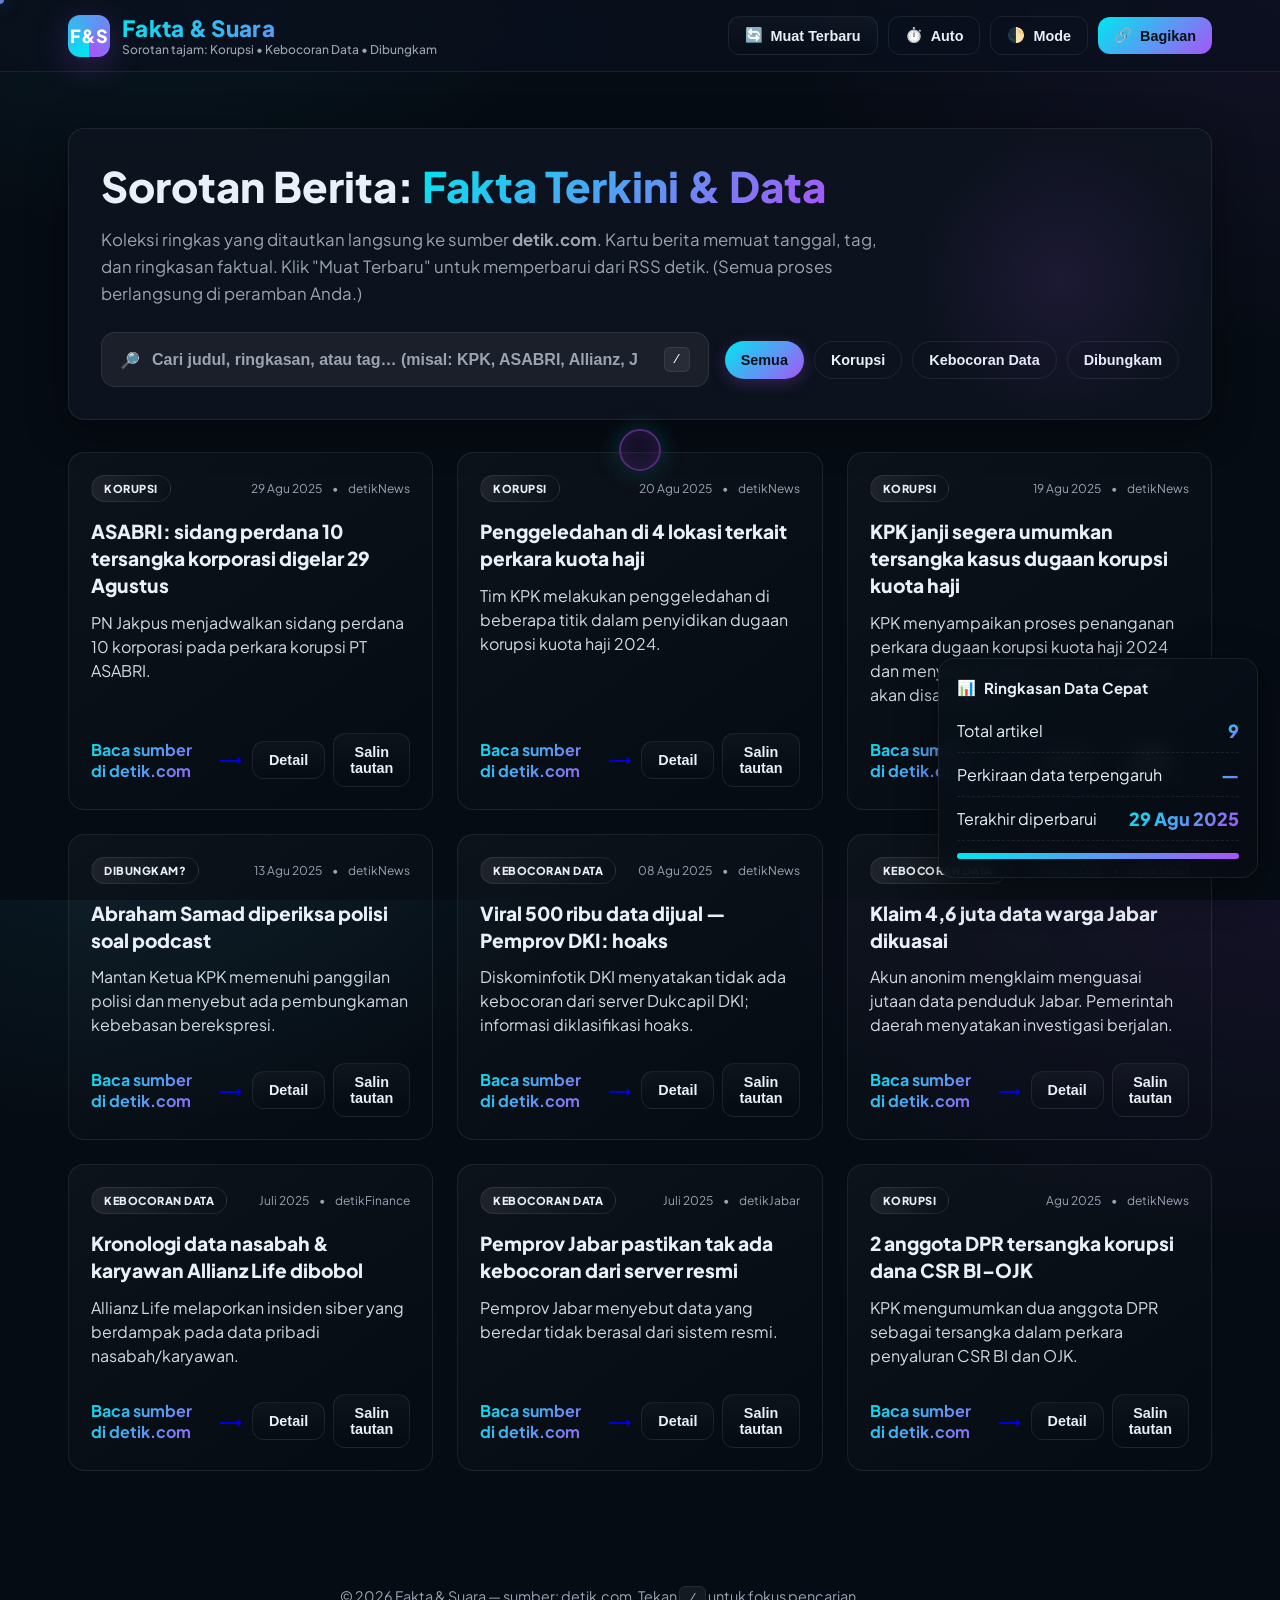
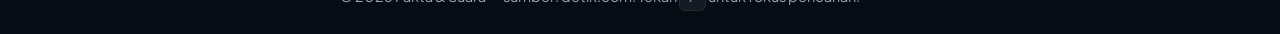
==== dashboard/index.html @ 4dc1f981 "Create index.html" ====
<!doctype html>
<html lang="id" data-theme="dark">
<head>
  <meta charset="utf-8" />
  <meta name="viewport" content="width=device-width,initial-scale=1" />
  <title>Fakta & Suara — Sorotan: Korupsi, Kebocoran Data, Dibungkam</title>
  <meta name="description" content="Kumpulan sorotan faktual dari detik.com tentang korupsi, kebocoran data, dan kebebasan bersuara—dengan filter, pencarian, dan pembaruan RSS sekali klik."/>
  <link rel="preconnect" href="https://fonts.gstatic.com" crossorigin>
  <link href="https://fonts.googleapis.com/css2?family=Plus+Jakarta+Sans:wght@300;400;500;600;700;800&display=swap" rel="stylesheet">
  <link rel="icon" href="data:image/svg+xml,%3Csvg xmlns='http://www.w3.org/2000/svg' viewBox='0 0 128 128'%3E%3Cdefs%3E%3ClinearGradient id='g' x1='0' y1='0' x2='1' y2='1'%3E%3Cstop stop-color='%2300e7f0'/%3E%3Cstop stop-color='%23a855f7' offset='1'/%3E%3C/linearGradient%3E%3C/defs%3E%3Crect rx='28' ry='28' width='128' height='128' fill='url(%23g)'/%3E%3Cpath d='M28 78c22-10 36-36 60-44 6-2 12 2 11 9-3 22-27 45-50 53-9 3-18-4-21-12z' fill='white' opacity='.9'/%3E%3C/svg%3E">
  <style>
    :root {
      --bg: #060c14;
      --card: #0e1420cc;
      --text: #eaf0f7;
      --muted: #9aa4b2;
      --glass: rgba(255, 255, 255, 0.06);
      --accent1: #00e7f0;
      --accent2: #a855f7;
      --accent3: #22d3ee;
      --ok: #10b981;
      --warn: #f59e0b;
      --danger: #ef4444;
      --stroke: rgba(255, 255, 255, 0.08);
      --transition: all 0.3s ease;
      --radius: 16px;
      --shadow: 0 10px 40px rgba(0, 0, 0, 0.4);
    }

    :root[data-theme="light"] {
      --bg: #f6f8fc;
      --card: #ffffff;
      --text: #0c1220;
      --muted: #5b6678;
      --glass: rgba(12, 18, 32, 0.05);
      --stroke: rgba(0, 0, 0, 0.08);
      --shadow: 0 10px 40px rgba(0, 0, 0, 0.1);
    }

    * {
      box-sizing: border-box;
      margin: 0;
      padding: 0;
    }

    html, body {
      height: 100%;
      margin: 0;
      font-family: "Plus Jakarta Sans", system-ui, Segoe UI, Roboto, Arial, sans-serif;
      background: 
        radial-gradient(1200px 800px at 10% -10%, rgba(34, 211, 238, 0.08), transparent 40%),
        radial-gradient(1000px 700px at 100% 0, rgba(168, 85, 247, 0.08), transparent 50%),
        var(--bg);
      color: var(--text);
      -webkit-font-smoothing: antialiased;
      scroll-behavior: smooth;
    }

    .container {
      max-width: 1200px;
      margin: 0 auto;
      padding: 28px;
    }

    /* NAV */
    .nav {
      position: sticky;
      top: 0;
      z-index: 100;
      backdrop-filter: saturate(1.5) blur(12px);
      background: linear-gradient(to right, rgba(10, 16, 28, 0.85), rgba(10, 16, 28, 0.7));
      border-bottom: 1px solid var(--stroke);
      transition: var(--transition);
    }

    :root[data-theme="light"] .nav {
      background: linear-gradient(to right, #ffffffeb, #ffffffd1);
    }

    .nav-inner {
      display: flex;
      gap: 16px;
      align-items: center;
      justify-content: space-between;
      padding: 14px 28px;
    }

    .brand {
      display: flex;
      align-items: center;
      gap: 12px;
      transition: var(--transition);
    }

    .logo {
      width: 42px;
      height: 42px;
      border-radius: 12px;
      background: conic-gradient(from 180deg at 50% 50%, var(--accent1), var(--accent2));
      box-shadow: 0 8px 32px rgba(168, 85, 247, 0.25);
      display: flex;
      align-items: center;
      justify-content: center;
      color: white;
      font-weight: 800;
      font-size: 18px;
    }

    .title {
      font-weight: 800;
      letter-spacing: .3px;
      font-size: 1.4rem;
      background: linear-gradient(135deg, var(--accent1), var(--accent2));
      -webkit-background-clip: text;
      background-clip: text;
      color: transparent;
    }

    .subtitle {
      font-size: 12px;
      color: var(--muted);
      font-weight: 500;
    }

    .actions {
      display: flex;
      gap: 10px;
      align-items: center;
    }

    .btn {
      border: 1px solid var(--stroke);
      background: linear-gradient(180deg, rgba(255, 255, 255, 0.03), transparent);
      color: var(--text);
      padding: 10px 16px;
      border-radius: 12px;
      font-weight: 600;
      display: inline-flex;
      gap: 8px;
      align-items: center;
      cursor: pointer;
      transition: var(--transition);
      font-size: 0.9rem;
    }

    .btn:hover {
      transform: translateY(-2px);
      box-shadow: var(--shadow);
      background: linear-gradient(180deg, rgba(255, 255, 255, 0.08), transparent);
    }

    .btn.primary {
      background: linear-gradient(135deg, var(--accent1), var(--accent2));
      border: none;
      color: #061017;
      font-weight: 700;
    }

    .btn.primary:hover {
      box-shadow: 0 8px 30px rgba(168, 85, 247, 0.3);
    }

    .btn.ghost {
      background: transparent;
      border: 1px solid var(--stroke);
    }

    .btn[disabled] {
      opacity: .6;
      cursor: progress;
    }

    /* HERO */
    .hero {
      margin-top: 28px;
      border-radius: var(--radius);
      padding: 32px;
      position: relative;
      overflow: hidden;
      background: linear-gradient(145deg, var(--card), var(--card));
      border: 1px solid var(--stroke);
      box-shadow: var(--shadow);
    }

    .hero::before {
      content: '';
      position: absolute;
      top: 0;
      right: 0;
      width: 300px;
      height: 300px;
      background: radial-gradient(circle, rgba(168, 85, 247, 0.1) 0%, transparent 70%);
      pointer-events: none;
    }

    :root[data-theme="light"] .hero {
      box-shadow: 0 16px 36px rgba(10, 10, 10, 0.08);
    }

    .hero h1 {
      margin: 0;
      font-size: clamp(28px, 4vw, 42px);
      line-height: 1.2;
      font-weight: 800;
      max-width: 800px;
    }

    .hero p {
      color: var(--muted);
      margin: 16px 0 0;
      font-size: 1.05rem;
      line-height: 1.6;
      max-width: 800px;
    }

    .toolbar {
      display: flex;
      gap: 16px;
      align-items: center;
      margin-top: 24px;
      flex-wrap: wrap;
    }

    .search {
      flex: 1 1 380px;
      display: flex;
      align-items: center;
      gap: 12px;
      padding: 14px 18px;
      border-radius: 14px;
      border: 1px solid var(--stroke);
      background: var(--glass);
      transition: var(--transition);
    }

    .search:focus-within {
      border-color: var(--accent1);
      box-shadow: 0 0 0 3px rgba(0, 231, 240, 0.15);
    }

    .search input {
      flex: 1;
      border: none;
      outline: none;
      background: transparent;
      color: var(--text);
      font-weight: 600;
      font-size: 1rem;
    }

    .search input::placeholder {
      color: var(--muted);
    }

    .pillset {
      display: flex;
      gap: 10px;
      flex-wrap: wrap;
    }

    .chip {
      padding: 10px 16px;
      border-radius: 999px;
      border: 1px solid var(--stroke);
      background: transparent;
      color: var(--text);
      cursor: pointer;
      font-weight: 600;
      font-size: 0.9rem;
      transition: var(--transition);
    }

    .chip:hover {
      transform: translateY(-2px);
      background: rgba(255, 255, 255, 0.05);
    }

    .chip.active {
      background: linear-gradient(135deg, var(--accent1), var(--accent2));
      color: #071018;
      border: none;
      box-shadow: 0 4px 15px rgba(168, 85, 247, 0.25);
    }

    /* GRID */
    .grid {
      display: grid;
      grid-template-columns: repeat(auto-fill, minmax(340px, 1fr));
      gap: 24px;
      margin-top: 32px;
    }

    .card {
      padding: 22px;
      border-radius: var(--radius);
      background: linear-gradient(145deg, rgba(255, 255, 255, 0.03), transparent);
      border: 1px solid var(--stroke);
      position: relative;
      overflow: hidden;
      transition: var(--transition);
      display: flex;
      flex-direction: column;
      height: 100%;
    }

    .card::after {
      content: "";
      position: absolute;
      inset: -1px;
      border-radius: var(--radius);
      padding: 1px;
      background: conic-gradient(from 0deg at 80% -10%, rgba(255, 255, 255, 0.08), transparent 15%, rgba(255, 255, 255, 0.06));
      -webkit-mask: linear-gradient(#000 0 0) content-box, linear-gradient(#000 0 0);
      -webkit-mask-composite: xor;
      mask-composite: exclude;
      pointer-events: none;
    }

    .card:hover {
      transform: translateY(-5px);
      box-shadow: var(--shadow);
      border-color: rgba(255, 255, 255, 0.12);
    }

    .card-head {
      display: flex;
      align-items: center;
      justify-content: space-between;
      gap: 8px;
      margin-bottom: 16px;
    }

    .badge {
      font-size: 11px;
      padding: 6px 12px;
      border-radius: 999px;
      background: linear-gradient(90deg, rgba(255, 255, 255, 0.08), transparent);
      border: 1px solid var(--stroke);
      font-weight: 800;
      text-transform: uppercase;
      letter-spacing: 0.5px;
    }

    .meta {
      font-size: 12px;
      color: var(--muted);
      display: flex;
      gap: 10px;
      align-items: center;
      white-space: nowrap;
      overflow: hidden;
      text-overflow: ellipsis;
    }

    .headline {
      font-weight: 800;
      margin: 0 0 12px;
      font-size: 1.2rem;
      line-height: 1.4;
    }

    .desc {
      color: var(--text);
      opacity: 0.9;
      margin: 0 0 16px;
      line-height: 1.5;
      flex-grow: 1;
    }

    .link {
      display: inline-flex;
      gap: 10px;
      align-items: center;
      text-decoration: none;
      font-weight: 700;
      transition: var(--transition);
    }

    .link span {
      background: linear-gradient(135deg, var(--accent1), var(--accent2));
      -webkit-background-clip: text;
      background-clip: text;
      color: transparent;
    }

    .link:hover {
      transform: translateX(4px);
    }

    /* DETAILS */
    .details {
      border-top: 1px dashed var(--stroke);
      padding-top: 16px;
      margin-top: 16px;
      font-size: 13px;
      color: var(--muted);
      display: none;
    }

    .details.visible {
      display: block;
      animation: fadeIn 0.3s ease;
    }

    .facts {
      display: flex;
      flex-direction: column;
      gap: 8px;
    }

    .fact {
      display: flex;
      gap: 8px;
      align-items: flex-start;
    }

    .fact b {
      min-width: 110px;
      font-weight: 700;
      color: var(--text);
    }

    /* DIGITAL PANEL */
    .digital-panel {
      position: fixed;
      right: 22px;
      bottom: 22px;
      z-index: 30;
      width: 320px;
      border-radius: var(--radius);
      padding: 18px;
      background: linear-gradient(145deg, rgba(8, 16, 24, 0.95), rgba(8, 12, 20, 0.85));
      border: 1px solid var(--stroke);
      box-shadow: var(--shadow);
      backdrop-filter: blur(10px);
      transition: var(--transition);
    }

    :root[data-theme="light"] .digital-panel {
      background: linear-gradient(145deg, #ffffff, #ffffffe6);
    }

    .digital-panel h4 {
      margin: 0 0 12px;
      font-size: 15px;
      font-weight: 700;
      display: flex;
      align-items: center;
      gap: 8px;
    }

    .digital-panel h4::before {
      content: "📊";
    }

    .stat {
      display: flex;
      justify-content: space-between;
      align-items: center;
      padding: 10px 0;
      border-bottom: 1px dashed var(--stroke);
    }

    .stat:last-child {
      border-bottom: 0;
    }

    .stat .num {
      font-weight: 900;
      font-size: 18px;
      background: linear-gradient(135deg, var(--accent1), var(--accent2));
      -webkit-background-clip: text;
      background-clip: text;
      color: transparent;
    }

    .stream {
      height: 6px;
      border-radius: 999px;
      background: linear-gradient(90deg, var(--accent1), var(--accent2));
      overflow: hidden;
      margin-top: 12px;
      position: relative;
    }

    .stream::after {
      content: "";
      position: absolute;
      inset: 0;
      background: linear-gradient(90deg, transparent, rgba(255, 255, 255, 0.45), transparent);
      transform: translateX(-100%);
      animation: flow 2.6s linear infinite;
    }

    @keyframes flow {
      to {
        transform: translateX(100%);
      }
    }

    /* EMPTY + FOOTER */
    .empty {
      opacity: .8;
      border: 1px dashed var(--stroke);
      padding: 40px 26px;
      border-radius: var(--radius);
      text-align: center;
      grid-column: 1 / -1;
      display: flex;
      flex-direction: column;
      align-items: center;
      gap: 16px;
    }

    .empty::before {
      content: "🔍";
      font-size: 2rem;
    }

    .footer {
      margin: 60px 0 20px;
      color: var(--muted);
      text-align: center;
      font-size: 0.9rem;
    }

    .kbd {
      font-family: ui-monospace, SFMono-Regular, Menlo, Consolas, monospace;
      border: 1px solid var(--stroke);
      padding: 4px 8px;
      border-radius: 6px;
      background: var(--glass);
      font-size: 0.85rem;
    }

    .chip[aria-pressed="true"] {
      outline: 2px solid rgba(0, 0, 0, 0.06);
    }

    /* SKELETON */
    .skeleton {
      border-radius: var(--radius);
      background: linear-gradient(90deg, rgba(255, 255, 255, .06), rgba(255, 255, 255, .12), rgba(255, 255, 255, .06));
      background-size: 200% 100%;
      animation: sk 1.2s linear infinite;
      min-height: 180px;
      border: 1px solid var(--stroke);
    }

    @keyframes sk {
      0% {
        background-position: 0 0;
      }
      100% {
        background-position: -200% 0;
      }
    }

    /* Cursor FX */
    .cursor-dot, .cursor-ring {
      position: fixed;
      left: 0;
      top: 0;
      pointer-events: none;
      z-index: 9999;
      mix-blend-mode: difference;
      transition: transform 0.1s ease;
    }

    .cursor-dot {
      width: 8px;
      height: 8px;
      border-radius: 50%;
      background: radial-gradient(circle at 30% 30%, var(--accent3), var(--accent2));
      box-shadow: 0 0 18px rgba(34, 211, 238, 0.5);
      transform: translate(-50%, -50%);
    }

    .cursor-ring {
      width: 42px;
      height: 42px;
      border-radius: 50%;
      border: 2px solid rgba(168, 85, 247, 0.5);
      box-shadow: 0 0 30px rgba(168, 85, 247, 0.25) inset, 0 0 26px rgba(34, 211, 238, 0.25);
      transform: translate(-50%, -50%);
      transition: width 0.3s ease, height 0.3s ease;
    }

    @media (hover: none) {
      .cursor-dot, .cursor-ring {
        display: none;
      }
    }

    /* Animations */
    @keyframes fadeIn {
      from {
        opacity: 0;
        transform: translateY(10px);
      }
      to {
        opacity: 1;
        transform: translateY(0);
      }
    }

    @keyframes pulse {
      0% {
        transform: scale(1);
      }
      50% {
        transform: scale(1.05);
      }
      100% {
        transform: scale(1);
      }
    }

    /* Toast */
    #toast {
      position: fixed;
      right: 20px;
      bottom: 22px;
      background: #0d1117cc;
      color: #fff;
      padding: 12px 16px;
      border-radius: 10px;
      border: 1px solid rgba(255, 255, 255, 0.1);
      box-shadow: var(--shadow);
      opacity: 0;
      transform: translateY(8px);
      transition: all 0.3s ease;
      z-index: 1000;
      backdrop-filter: blur(10px);
      max-width: 300px;
    }

    /* Loading bar */
    .loading-bar {
      position: fixed;
      top: 0;
      left: 0;
      width: 0%;
      height: 3px;
      background: linear-gradient(90deg, var(--accent1), var(--accent2));
      z-index: 999;
      transition: width 0.4s ease;
    }

    /* Scroll to top */
    .scroll-top {
      position: fixed;
      bottom: 80px;
      right: 22px;
      width: 50px;
      height: 50px;
      border-radius: 50%;
      background: linear-gradient(135deg, var(--accent1), var(--accent2));
      color: #061017;
      display: flex;
      align-items: center;
      justify-content: center;
      cursor: pointer;
      opacity: 0;
      visibility: hidden;
      transform: translateY(20px);
      transition: all 0.3s ease;
      box-shadow: 0 5px 20px rgba(168, 85, 247, 0.3);
      z-index: 90;
      border: none;
    }

    .scroll-top.visible {
      opacity: 1;
      visibility: visible;
      transform: translateY(0);
    }

    .scroll-top:hover {
      transform: translateY(-5px);
      box-shadow: 0 8px 25px rgba(168, 85, 247, 0.4);
    }

    /* small screens tweak */
    @media (max-width: 880px) {
      .digital-panel {
        position: static;
        margin-top: 24px;
        width: auto;
      }
      
      .container {
        padding: 18px;
      }
      
      .nav-inner {
        padding: 12px 18px;
      }
      
      .hero {
        padding: 24px;
      }
      
      .grid {
        grid-template-columns: 1fr;
      }
      
      .actions span {
        display: none;
      }
      
      .btn {
        padding: 10px;
      }
      
      .scroll-top {
        bottom: 100px;
        right: 18px;
      }
    }

    /* Dark mode transition */
    html {
      transition: background-color 0.3s ease, color 0.3s ease;
    }
  </style>
</head>
<body>
  <div class="loading-bar" id="loadingBar"></div>
  <div class="cursor-dot" id="cDot" aria-hidden="true"></div>
  <div class="cursor-ring" id="cRing" aria-hidden="true"></div>
  <button class="scroll-top" id="scrollTop" aria-label="Scroll to top">↑</button>

  <header class="nav">
    <div class="nav-inner container">
      <div class="brand">
        <div class="logo">F&S</div>
        <div>
          <div class="title">Fakta & Suara</div>
          <div class="subtitle">Sorotan tajam: Korupsi • Kebocoran Data • Dibungkam</div>
        </div>
      </div>
      <div class="actions">
        <button id="refreshBtn" class="btn" title="Muat dari RSS">🔄 <span>Muat Terbaru</span></button>
        <button id="autoBtn" class="btn ghost" title="Auto-refresh">⏱️ <span>Auto</span></button>
        <button id="themeToggle" class="btn ghost" title="Toggle tema">🌓 <span>Mode</span></button>
        <button id="shareBtn" class="btn primary" title="Bagikan">🔗 <span>Bagikan</span></button>
      </div>
    </div>
  </header>

  <main class="container">
    <section class="hero" aria-labelledby="hero-heading">
      <h1 id="hero-heading">Sorotan Berita: <span style="background:linear-gradient(135deg,var(--accent1),var(--accent2));-webkit-background-clip:text;background-clip:text;color:transparent">Fakta Terkini & Data</span></h1>
      <p>Koleksi ringkas yang ditautkan langsung ke sumber <strong>detik.com</strong>. Kartu berita memuat tanggal, tag, dan ringkasan faktual. Klik "Muat Terbaru" untuk memperbarui dari RSS detik. (Semua proses berlangsung di peramban Anda.)</p>
      <div class="toolbar">
        <label class="search" for="q">
          <span>🔎</span>
          <input id="q" type="search" placeholder="Cari judul, ringkasan, atau tag… (misal: KPK, ASABRI, Allianz, Jabar)" autocomplete="off" aria-label="Cari">
          <kbd class="kbd">/</kbd>
        </label>
        <div class="pillset" role="tablist" aria-label="Filter kategori">
          <button class="chip active" data-filter="all" role="tab" aria-selected="true">Semua</button>
          <button class="chip" data-filter="korupsi" role="tab">Korupsi</button>
          <button class="chip" data-filter="kebocoran-data" role="tab">Kebocoran Data</button>
          <button class="chip" data-filter="kebebasan-bersuara" role="tab">Dibungkam</button>
        </div>
      </div>
    </section>

    <section id="grid" class="grid" aria-live="polite"></section>
    <div id="empty" class="empty" style="display:none">
      Tidak ada hasil. Coba kata kunci lain atau reset filter.
      <button class="btn ghost" onclick="document.querySelector('.chip[data-filter=\'all\']').click(); document.getElementById('q').value = '';">Reset Pencarian</button>
    </div>
  </main>

  <footer class="footer container">
    © <span id="y"></span> Fakta & Suara — sumber: detik.com. Tekan <span class="kbd">/</span> untuk fokus pencarian.
  </footer>

  <!-- panel ringkasan -->
  <aside class="digital-panel" role="complementary" aria-label="Ringkasan data">
    <h4>Ringkasan Data Cepat</h4>
    <div class="stat"><div>Total artikel</div><div id="stat-articles" class="num">0</div></div>
    <div class="stat"><div>Perkiraan data terpengaruh</div><div id="stat-affected" class="num">—</div></div>
    <div class="stat"><div>Terakhir diperbarui</div><div id="stat-updated" class="num">—</div></div>
    <div class="stream" aria-hidden="true"></div>
  </aside>

  <div id="toast" role="status" aria-live="polite"></div>

  <script>
  (function(){
    // ====== STATE & ELEMENTS ======
    const $grid = document.getElementById('grid');
    const $empty = document.getElementById('empty');
    const $q = document.getElementById('q');
    const $chips = Array.from(document.querySelectorAll('.chip'));
    const toast = document.getElementById('toast');
    const loadingBar = document.getElementById('loadingBar');
    const scrollTopBtn = document.getElementById('scrollTop');
    const y = document.getElementById('y'); y.textContent = new Date().getFullYear();
    const root = document.documentElement;
    const THEME_KEY = 'fv-theme';
    const CACHE_KEY = 'fv-cache-v3';
    const AUTO_KEY = 'fv-auto';

    // Respect saved theme, fallback to html[data-theme] if present
    const savedTheme = localStorage.getItem(THEME_KEY);
    if(savedTheme) root.setAttribute('data-theme', savedTheme);

    // ====== SEED: Artikel awal (faktual, tersambung ke detik) ======
    let articles = [
      { id:"kpk-haji-tersangka", category:"korupsi", badge:"KORUPSI", title:"KPK janji segera umumkan tersangka kasus dugaan korupsi kuota haji", date:"19 Agu 2025", source:"detikNews", url:"https://news.detik.com/berita/d-8069355/kpk-janji-segera-umumkan-tersangka-kasus-korupsi-kuota-haji", summary:"KPK menyampaikan proses penanganan perkara dugaan korupsi kuota haji 2024 dan menyebut pengumuman tersangka akan disampaikan.", tag:["KPK","Haji","Kemenag"] },
      { id:"kpk-geledah-haji", category:"korupsi", badge:"KORUPSI", title:"Penggeledahan di 4 lokasi terkait perkara kuota haji", date:"20 Agu 2025", source:"detikNews", url:"https://news.detik.com/berita/d-8070168/kpk-geledah-4-locati-terkait-kasus-korupsi-kuota-haji", summary:"Tim KPK melakukan penggeledahan di beberapa titik dalam penyidikan dugaan korupsi kuota haji 2024.", tag:["KPK","Penggeledahan"] },
      { id:"asabri-10-korporasi", category:"korupsi", badge:"KORUPSI", title:"ASABRI: sidang perdana 10 tersangka korporasi digelar 29 Agustus", date:"29 Agu 2025", source:"detikNews", url:"https://news.detik.com/berita/d-8074089/sidang-perdana-10-tersangka-korporasi-kasus-korupsi-asabri-digelar-29-agustus", summary:"PN Jakpus menjadwalkan sidang perdana 10 korporasi pada perkara korupsi PT ASABRI.", tag:["ASABRI","Pengadilan"] },
      { id:"csr-bi-ojk-dpr", category:"korupsi", badge:"KORUPSI", title:"2 anggota DPR tersangka korupsi dana CSR BI–OJK", date:"Agu 2025", source:"detikNews", url:"https://news.detik.com/berita/d-8071259/2-anggota-dpr-tersangka-korupsi-csr-bi-ojk-belum-ditahan-ini-kata-kpk", summary:"KPK mengumumkan dua anggota DPR sebagai tersangka dalam perkara penyaluran CSR BI dan OJK.", tag:["DPR","CSR","KPK"] },
      { id:"allianz-life-breach", category:"kebocoran-data", badge:"KEBOCORAN DATA", title:"Kronologi data nasabah & karyawan Allianz Life dibobol", date:"Juli 2025", source:"detikFinance", url:"https://finance.detik.com/berita-ekonomi-bisnis/d-8035975/kronologi-data-nasabah-karyawan-allianz-life-dibobol", summary:"Allianz Life melaporkan insiden siber yang berdampak pada data pribadi nasabah/karyawan.", tag:["Allianz","Siber","Privasi"] },
      { id:"jabar-46juta-klaim", category:"kebocoran-data", badge:"KEBOCORAN DATA", title:"Klaim 4,6 juta data warga Jabar dikuasai", date:"10 Jul 2025", source:"detikJabar", url:"https://www.detik.com/jabar/berita/d-8031297/hacker-klaim-kuasai-data-pribadi-4-6-juta-warga-jawa-barat", summary:"Akun anonim mengklaim menguasai jutaan data penduduk Jabar. Pemerintah daerah menyatakan investigasi berjalan.", tag:["Jawa Barat","Klaim","Dark Web"] },
      { id:"jabar-penjelasan-tak-bocor", category:"kebocoran-data", badge:"KEBOCORAN DATA", title:"Pemprov Jabar pastikan tak ada kebocoran dari server resmi", date:"Juli 2025", source:"detikJabar", url:"https://www.detik.com/jabar/berita/d-8032736/pemprov-jabar-pastikan-tak-ada-kebocoran-data", summary:"Pemprov Jabar menyebut data yang beredar tidak berasal dari sistem resmi.", tag:["Klarifikasi","Pemerintah Daerah"] },
      { id:"jakarta-hoaks-500rb", category:"kebocoran-data", badge:"KEBOCORAN DATA", title:"Viral 500 ribu data dijual — Pemprov DKI: hoaks", date:"08 Agu 2025", source:"detikNews", url:"https://news.detik.com/berita/d-8051569/viral-500-ribu-data-warga-disebut-dicuri-dan-dijual-pemprov-jakarta-hoax", summary:"Diskominfotik DKI menyatakan tidak ada kebocoran dari server Dukcapil DKI; informasi diklasifikasi hoaks.", tag:["DKI Jakarta","Hoaks","Dukcapil"] },
      { id:"abraham-samad-podcast", category:"kebebasan-bersuara", badge:"DIBUNGKAM?", title:"Abraham Samad diperiksa polisi soal podcast", date:"13 Agu 2025", source:"detikNews", url:"https://news.detik.com/berita/d-8058611/diperiksa-polisi-soal-ijazah-jokowi-abraham-samad-ungkap-gegara-podcast", summary:"Mantan Ketua KPK memenuhi panggilan polisi dan menyebut ada pembungkaman kebebasan berekspresi.", tag:["Kebebasan Bersuara","Hukum"] }
    ];

    // ====== UTIL ======
    const MONTHS_ID = {
      jan:0,feb:1,mar:2,apr:3,mei:4,jun:5,jul:6,juli:6,agu:7,agustus:7,sep:8,okt:9,nov:10,des:11
    };
    
    function parseIndoDate(s){
      if(!s) return new Date(0);
      // Accept formats: "DD Mon YYYY" or "Mon YYYY" or "YYYY-MM-DD"
      s = s.trim();
      // ISO fallback
      const iso = new Date(s);
      if(!isNaN(iso)) return iso;
      const parts = s.split(/\s+/);
      if(parts.length===3){
        const d = parseInt(parts[0].replace(/[^0-9]/g,''),10);
        const m = (parts[1]||'').toLowerCase().replace('.', '').slice(0,4);
        const y = parseInt(parts[2].replace(/[^0-9]/g,''),10);
        return new Date(y, MONTHS_ID[m] ?? 0, d);
      }
      if(parts.length===2){
        const m = parts[0].toLowerCase().slice(0,4);
        const y = parseInt(parts[1].replace(/[^0-9]/g,''),10);
        return new Date(y, MONTHS_ID[m] ?? 0, 1);
      }
      return new Date(0);
    }
    
    function escapeHTML(s){ return (s||'').replace(/[&<>"']/g, m => ({'&':'&amp;','<':'&lt;','>':'&gt;','"':'&quot;',"'":'&#039;'}[m])); }
    
    function showToast(msg){ 
      toast.textContent = msg; 
      toast.style.opacity = '1'; 
      toast.style.transform = 'translateY(0)'; 
      clearTimeout(showToast._t); 
      showToast._t = setTimeout(()=>{ 
        toast.style.opacity='0'; 
        toast.style.transform='translateY(8px)'; 
      }, 3000); 
    }
    
    function showLoading(show) {
      if (show) {
        loadingBar.style.width = '30%';
        setTimeout(() => { loadingBar.style.width = '70%'; }, 300);
      } else {
        loadingBar.style.width = '100%';
        setTimeout(() => { loadingBar.style.width = '0%'; }, 300);
      }
    }
    
    function extractAffected(text){
      const norm = (text||'').toLowerCase(); let total=0; let any=false;
      const mJ = norm.match(/([0-9]+(?:[\.,][0-9]+)?)\s*juta/);
      if(mJ){ total += Math.round(parseFloat(mJ[1].replace(',','.'))*1_000_000); any=true; }
      const mR = norm.match(/([0-9]+(?:[\.,][0-9]+)?)\s*ribu/);
      if(mR){ total += Math.round(parseFloat(mR[1].replace(',','.'))*1_000); any=true; }
      return any? total: null;
    }
    
    function toId(str){ return (str||'').toLowerCase().replace(/[^a-z0-9]+/g,'-').slice(0,64); }

    // ====== RENDER ======
    function summarizeFacts(a){
      const parts = [];
      if(a.tag?.length) parts.push('Topik: '+a.tag.join(', '));
      if(a.summary) parts.push(a.summary);
      return parts.join(' — ');
    }
    
    function cardSkeleton(n=6){
      $grid.innerHTML = '';
      for(let i=0;i<n;i++){
        const sk = document.createElement('div');
        sk.className = 'card skeleton';
        sk.style.minHeight = '180px';
        $grid.appendChild(sk);
      }
    }
    
    function render(list){
      $grid.innerHTML = '';
      if(!list.length){ $empty.style.display='block'; return; }
      $empty.style.display='none';
      list.sort((a,b)=> parseIndoDate(b.date)-parseIndoDate(a.date));
      
      for(const a of list){
        const affected = extractAffected(a.summary);
        const el = document.createElement('article');
        el.className = 'card';
        el.setAttribute('data-category', a.category);
        el.setAttribute('tabindex','0');
        el.innerHTML = `
          <div class="card-head">
            <span class="badge">${escapeHTML(a.badge||a.category||'')}</span>
            <div class="meta"><span>${escapeHTML(a.date||'')}</span> <span aria-hidden="true">•</span> <span>${escapeHTML(a.source||'detik')}</span></div>
          </div>
          <h3 class="headline">${escapeHTML(a.title)}</h3>
          <p class="desc">${escapeHTML(a.summary||'')}</p>
          <div class="details" id="det-${a.id}">
            <div class="facts">
              <div class="fact"><b>Sumber</b><div>${escapeHTML(a.source||'detik')} — <a href="${a.url}" target="_blank" rel="noopener noreferrer">Lihat artikel</a></div></div>
              <div class="fact"><b>Tanggal</b><div>${escapeHTML(a.date||'')}</div></div>
              <div class="fact"><b>Tag</b><div>${(a.tag||[]).map(t=>`<span style="padding:4px 8px;border-radius:999px;border:1px solid var(--stroke);margin-right:6px;font-weight:800;display:inline-block">${escapeHTML(t)}</span>`).join('')}</div></div>
              ${affected? `<div class="fact"><b>Estimasi terdampak</b><div>${new Intl.NumberFormat('id-ID').format(affected)} entri (berdasarkan teks laporan)</div></div>`:''}
              <div class="fact"><b>Ringkasan fakta</b><div class="muted">${escapeHTML(summarizeFacts(a))}</div></div>
            </div>
          </div>
          <div style="margin-top:10px;display:flex;gap:10px;align-items:center;justify-content:space-between">
            <a class="link" href="${a.url}" target="_blank" rel="noopener noreferrer"><span>Baca sumber di detik.com</span> ⟶</a>
            <div style="display:flex;gap:8px;align-items:center">
              <button class="btn" data-action="toggle" data-target="det-${a.id}">Detail</button>
              <button class="btn" data-action="copy" data-url="${a.url}">Salin tautan</button>
            </div>
          </div>
        `;
        $grid.appendChild(el);
      }

      // event binding
      document.querySelectorAll('[data-action="toggle"]').forEach(btn => {
        btn.onclick = () => {
          const d = document.getElementById(btn.dataset.target); 
          if(d) d.classList.toggle('visible');
        };
      });
      
      document.querySelectorAll('[data-action="copy"]').forEach(btn => btn.onclick = async () => {
        try{ 
          await navigator.clipboard.writeText(btn.dataset.url); 
          showToast('Tautan disalin'); 
        }catch(e){ 
          showToast('Gagal menyalin'); 
        }
      });
    }

    // ====== FILTER & SEARCH ======
    let currentFilter = 'all';
    
    function apply(){
      const q = ($q.value||'').trim().toLowerCase();
      const filtered = articles.filter(a => {
        const byCat = currentFilter==='all' || a.category===currentFilter;
        if(!byCat) return false;
        if(!q) return true;
        return (a.title+' '+(a.summary||'')+' '+(a.tag||[]).join(' ')).toLowerCase().includes(q);
      });
      render(filtered); 
      updateStats(filtered);
    }
    
    $chips.forEach(ch => ch.addEventListener('click', () => {
      $chips.forEach(c => { 
        c.classList.remove('active'); 
        c.setAttribute('aria-selected','false'); 
      });
      ch.classList.add('active'); 
      ch.setAttribute('aria-selected','true');
      currentFilter = ch.dataset.filter; 
      apply();
    }));
    
    $q.addEventListener('input', apply);
    
    window.addEventListener('keydown', e => { 
      if(e.key==='/' && document.activeElement!==$q){ 
        e.preventDefault(); 
        $q.focus(); 
      } 
    });

    // ====== STATS ======
    const statArticles = document.getElementById('stat-articles');
    const statAffected = document.getElementById('stat-affected');
    const statUpdated = document.getElementById('stat-updated');
    
    function updateStats(list){
      const all = list && list.length ? list : articles;
      statArticles.textContent = all.length;
      let total = 0, any=false;
      for(const a of all){ 
        const v=extractAffected(a.summary); 
        if(v){ total+=v; any=true; } 
      }
      statAffected.textContent = any ? new Intl.NumberFormat('id-ID').format(total) : '—';
      const latest = all.slice().sort((a,b)=> parseIndoDate(b.date)-parseIndoDate(a.date))[0];
      statUpdated.textContent = latest ? (latest.date||'—') : '—';
    }

    // ====== THEME & SHARE ======
    document.getElementById('themeToggle').onclick = () => {
      const cur = root.getAttribute('data-theme') || 'dark';
      const next = cur==='light' ? 'dark' : 'light';
      root.setAttribute('data-theme', next); 
      localStorage.setItem(THEME_KEY, next);
      showToast(`Mode ${next === 'light' ? 'terang' : 'gelap'}`);
    };
    
    document.getElementById('shareBtn').onclick = async () => {
      const payload = {title: document.title, text: 'Sorotan berita dari detik.com', url: location.href};
      try{ 
        if(navigator.share) {
          await navigator.share(payload); 
        } else { 
          await navigator.clipboard.writeText(payload.url); 
          showToast('Tautan disalin'); 
        }
      } catch(e) { 
        showToast('Gagal membagikan'); 
      }
    };

    // ====== FEED (RSS detik via proxy baca-aman) ======
    const FEEDS = [
      {url:"https://r.jina.ai/http://rss.detik.com/index.php/detikcom?tag_from=wp_firstnav", source:"detikcom"},
      {url:"https://r.jina.ai/http://rss.detik.com/index.php/detiknews", source:"detikNews"},
      {url:"https://r.jina.ai/http://rss.detik.com/index.php/finance", source:"detikFinance"},
      {url:"https://r.jina.ai/http://rss.detik.com/index.php/jabar", source:"detikJabar"},
      {url:"https://r.jina.ai/http://rss.detik.com/index.php/inet", source:"detikInet"},
      {url:"https://r.jina.ai/http://rss.detik.com/index.php/berita", source:"detikNews"}
    ];

    const CAT_RULES = [
      {cat:"korupsi", badge:"KORUPSI", kws:/\b(korupsi|suap|gratifikasi|kpk|tipikor|kasus asabri|csr|mark[- ]?up|penggelapan|suap-menyuap)\b/i},
      {cat:"kebocoran-data", badge:"KEBOCORAN DATA", kws:/\b(data|kebocoran|peretasan|hacker|retas|breach|privasi|siber|phishing|ransom|ransomware)\b/i},
      {cat:"kebebasan-bersuara", badge:"DIBUNGKAM?", kws:/\b(kebebasan|pembungkaman|sensor|dilarang berbicara|kriminalisasi|uu ite|ujaran|laporan polisi karena konten)\b/i}
    ];

    function pickCategory(title, description){
      const text = `${title||''} ${description||''}`;
      for(const r of CAT_RULES){ 
        if(r.kws.test(text)) return {category:r.cat,badge:r.badge}; 
      }
      return null; // abaikan yang tidak relevan
    }
    
    function fmtDateRSS(pubDate){
      try{
        const d = new Date(pubDate);
        const months = ["Jan","Feb","Mar","Apr","Mei","Jun","Jul","Agu","Sep","Okt","Nov","Des"];
        if(isNaN(d)) return "";
        return `${String(d.getDate()).padStart(2,'0')} ${months[d.getMonth()]} ${d.getFullYear()}`;
      }catch(e){ return ""; }
    }

    async function fetchRSS(url){
      try {
        showLoading(true);
        const res = await fetch(url, {cache:'no-store'});
        const txt = await res.text();
        const doc = new DOMParser().parseFromString(txt, "text/xml");
        let items = Array.from(doc.querySelectorAll('item'));
        
        if(items.length===0){
          const docHTML = new DOMParser().parseFromString(txt, 'text/html');
          items = Array.from(docHTML.querySelectorAll('item'));
          if(items.length) return items.map(it => ({
            title: it.querySelector('title')?.textContent?.trim() || '',
            link: it.querySelector('link')?.textContent?.trim() || '',
            pubDate: it.querySelector('pubDate')?.textContent?.trim() || '',
            description: it.querySelector('description')?.textContent?.replace(/<[^>]+>/g,'')?.trim() || ''
          }));
        }
        
        return items.map(it => ({
          title: it.querySelector('title')?.textContent?.trim() || '',
          link: it.querySelector('link')?.textContent?.trim() || '',
          pubDate: it.querySelector('pubDate')?.textContent?.trim() || '',
          description: it.querySelector('description')?.textContent?.replace(/<[^>]+>/g,'')?.trim() || ''
        }));
      } finally {
        showLoading(false);
      }
    }

    function deriveTags(title, desc){
      const t = (title+' '+(desc||'')).toLowerCase();
      const tags = [];
      if(/kpk|korupsi|suap|gratifikasi|tipikor/.test(t)) tags.push('KPK');
      if(/haji|kuota/.test(t)) tags.push('Haji');
      if(/asabri/.test(t)) tags.push('ASABRI');
      if(/csr|ojk|\bbi\b|bank indonesia/.test(t)) tags.push('CSR/BI/OJK');
      if(/data|hacker|retas|siber|privasi|kebocoran|breach|ransom/.test(t)) tags.push('Siber');
      if(/jabar|bandung|jawa barat/.test(t)) tags.push('Jawa Barat');
      if(/jakarta|dki/.test(t)) tags.push('Jakarta');
      if(/kebebasan|pembungkaman|sensor|uu ite|kriminalisasi/.test(t)) tags.push('Kebebasan Bersuara');
      return [...new Set(tags)].slice(0,6);
    }

    function saveCache(){ 
      localStorage.setItem(CACHE_KEY, JSON.stringify({updated: Date.now(), articles})); 
    }
    
    function loadCache(){ 
      try{ 
        const d=JSON.parse(localStorage.getItem(CACHE_KEY)||''); 
        if(d?.articles?.length){ 
          articles = mergeArticles(articles, d.articles); 
        } 
      }catch(_){} 
    }

    function mergeArticles(a, b){
      const byUrl = new Map(a.map(x=>[x.url, x]));
      for(const it of b){ 
        if(!byUrl.has(it.url)) byUrl.set(it.url, it); 
      }
      return Array.from(byUrl.values());
    }

    async function updateFromFeeds({silent=false}={}){
      const btn = document.getElementById('refreshBtn');
      try{
        btn.disabled = true; 
        btn.querySelector('span').textContent = 'Memuat…'; 
        cardSkeleton(8);
        
        let added = 0;
        const before = new Set(articles.map(a=>a.url));
        
        for(const f of FEEDS){
          try{
            const items = await fetchRSS(f.url);
            for(const it of items){
              if(!it.link || before.has(it.link)) continue;
              
              const cat = pickCategory(it.title, it.description);
              if(!cat) continue; // hanya ambil yang relevan
              
              const dateStr = fmtDateRSS(it.pubDate);
              const tags = deriveTags(it.title, it.description);
              
              const entry = {
                id: toId(it.link),
                category: cat.category,
                badge: cat.badge,
                title: it.title,
                date: dateStr,
                source: f.source,
                url: it.link,
                summary: it.description || it.title,
                tag: tags
              };
              
              articles.push(entry);
              before.add(it.link);
              added++;
            }
          }catch(e){ 
            console.warn('Gagal memuat feed', f, e); 
          }
        }
        
        apply(); 
        updateStats(); 
        saveCache();
        
        if(!silent) showToast(added>0 ? `Berhasil menambah ${added} artikel` : 'Tidak ada artikel baru');
      }catch(e){
        console.error(e); 
        if(!silent) showToast('Gagal memuat. Coba lagi.');
      }finally{
        btn.disabled = false; 
        btn.querySelector('span').textContent = 'Muat Terbaru';
      }
    }

    // ====== INIT ======
    loadCache();
    render(articles);
    updateStats();

    // tombol refresh
    document.getElementById('refreshBtn').addEventListener('click', () => updateFromFeeds());

    // Auto-refresh (opt-in) — safer timing, configurable in code
    const autoBtn = document.getElementById('autoBtn');
    let autoTimer = null;
    
    function setAuto(on){
      if(on){
        if(autoTimer) return; // already on
        autoTimer = setInterval(()=> updateFromFeeds({silent:true}), 3*60*1000); // tiap 3 menit
        autoBtn.classList.remove('ghost'); 
        autoBtn.classList.add('primary'); 
        autoBtn.querySelector('span').textContent='Auto ON';
        localStorage.setItem(AUTO_KEY,'1'); 
        showToast('Auto-refresh aktif (3 menit)');
      }else{
        clearInterval(autoTimer); 
        autoTimer=null;
        autoBtn.classList.add('ghost'); 
        autoBtn.classList.remove('primary'); 
        autoBtn.querySelector('span').textContent='Auto';
        localStorage.removeItem(AUTO_KEY); 
        showToast('Auto-refresh mati');
      }
    }
    
    autoBtn.addEventListener('click', ()=> setAuto(!autoTimer));
    if(localStorage.getItem(AUTO_KEY)==='1') setAuto(true);

    // ====== ACCESSIBILITY ======
    document.querySelectorAll('.chip').forEach(c => c.addEventListener('keydown', e => { 
      if(e.key==='Enter' || e.key===' ') c.click(); 
    }));

    // ====== CURSOR FOLLOW EFFECT ======
    (function cursorFX(){
      const dot = document.getElementById('cDot');
      const ring = document.getElementById('cRing');
      let x=window.innerWidth/2, y=window.innerHeight/2;
      let rx=x, ry=y;
      const lerp = (a,b,t)=> a+(b-a)*t;

      window.addEventListener('pointermove', e => { 
        x = e.clientX; 
        y = e.clientY; 
        dot.style.left = `${x}px`;
        dot.style.top = `${y}px`;
      });
      
      function loop(){
        rx = lerp(rx, x, 0.12);
        ry = lerp(ry, y, 0.12);
        ring.style.left = `${rx}px`;
        ring.style.top = `${ry}px`;
        requestAnimationFrame(loop);
      }
      loop();

      const interactive = 'a, button, .chip, .card, input';
      document.addEventListener('mouseover', e => { 
        if(e.target.closest(interactive)) {
          ring.style.width = '54px';
          ring.style.height = '54px';
        } 
      });
      
      document.addEventListener('mouseout', e => { 
        if(e.target.closest(interactive)) { 
          ring.style.width = '42px'; 
          ring.style.height = '42px'; 
        } 
      });
    })();

    // ====== BACKGROUND UPDATE ON VISIBILITY CHANGE ======
    document.addEventListener('visibilitychange', ()=>{
      if(document.visibilityState==='visible'){
        updateFromFeeds({silent:true});
      }
    });

    // Scroll to top button
    window.addEventListener('scroll', () => {
      if (window.pageYOffset > 300) {
        scrollTopBtn.classList.add('visible');
      } else {
        scrollTopBtn.classList.remove('visible');
      }
    });
    
    scrollTopBtn.addEventListener('click', () => {
      window.scrollTo({ top: 0, behavior: 'smooth' });
    });

    // small enhancement: keyboard shortcuts
    document.addEventListener('keydown', e => {
      if(e.key === 'r' && (e.ctrlKey || e.metaKey)){
        e.preventDefault(); 
        updateFromFeeds();
      }
      
      // Escape to clear search
      if(e.key === 'Escape' && document.activeElement === $q){
        $q.value = '';
        apply();
        $q.blur();
      }
    });

    // save cache periodically
    setInterval(saveCache, 60 * 1000);
    
    // Initialize with a subtle animation
    setTimeout(() => {
      document.body.style.opacity = 1;
      document.querySelectorAll('.card').forEach((card, i) => {
        card.style.animationDelay = `${i * 0.1}s`;
        card.style.animation = 'fadeIn 0.5s ease forwards';
      });
    }, 100);
  })();
  </script>
</body>
</html>
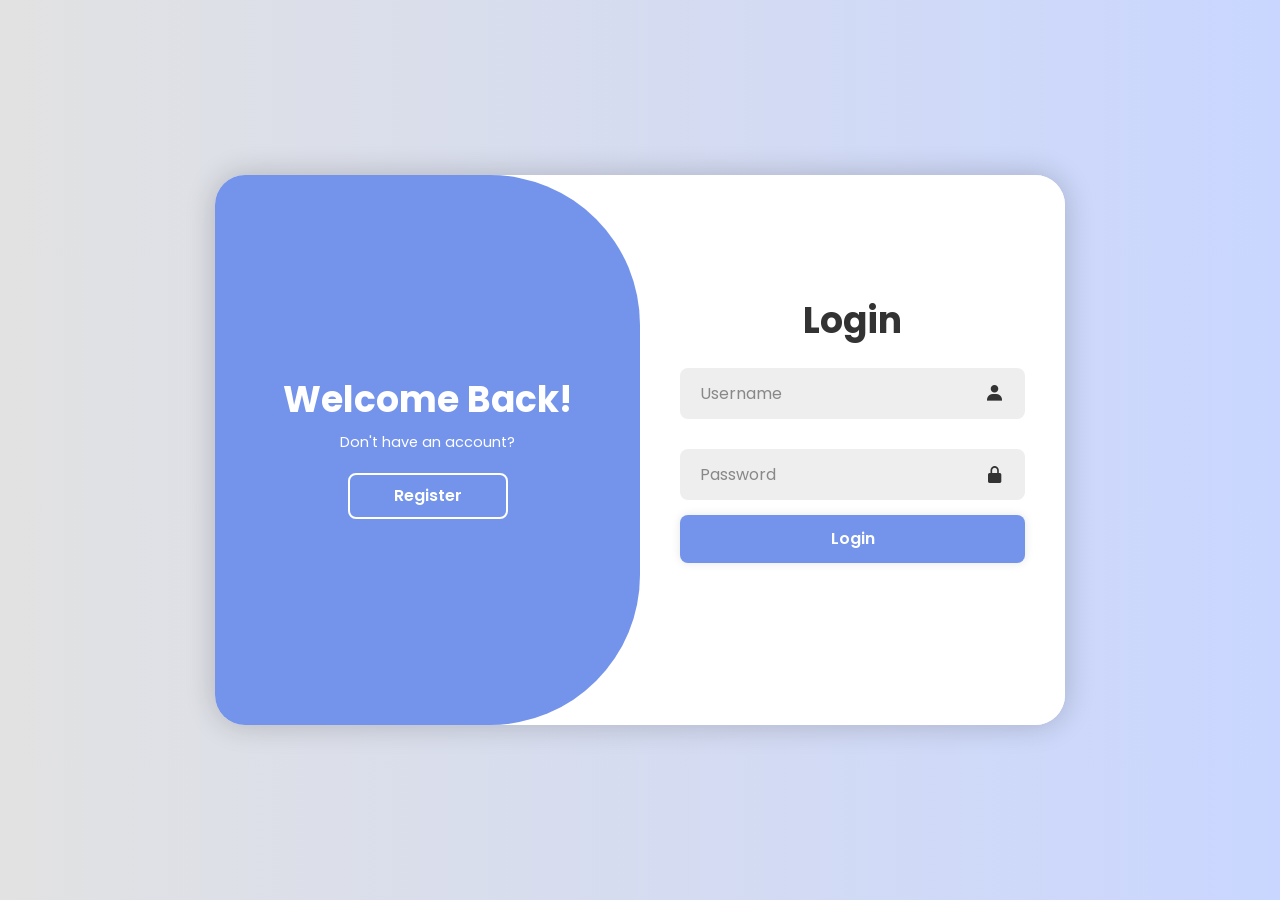
==== commit 5896bb63: "Update index.html" ====
--- a/dashboard/index.html
+++ b/dashboard/index.html
@@ -726,6 +726,11 @@
   </style>
 </head>
 <body>
+    <script>
+/* Redirect jika tidak ada username */
+if (!sessionStorage.getItem('username')) location.href = '/';
+</script>
+
   <div class="loading-bar" id="loadingBar"></div>
   <div class="cursor-dot" id="cDot" aria-hidden="true"></div>
   <div class="cursor-ring" id="cRing" aria-hidden="true"></div>
